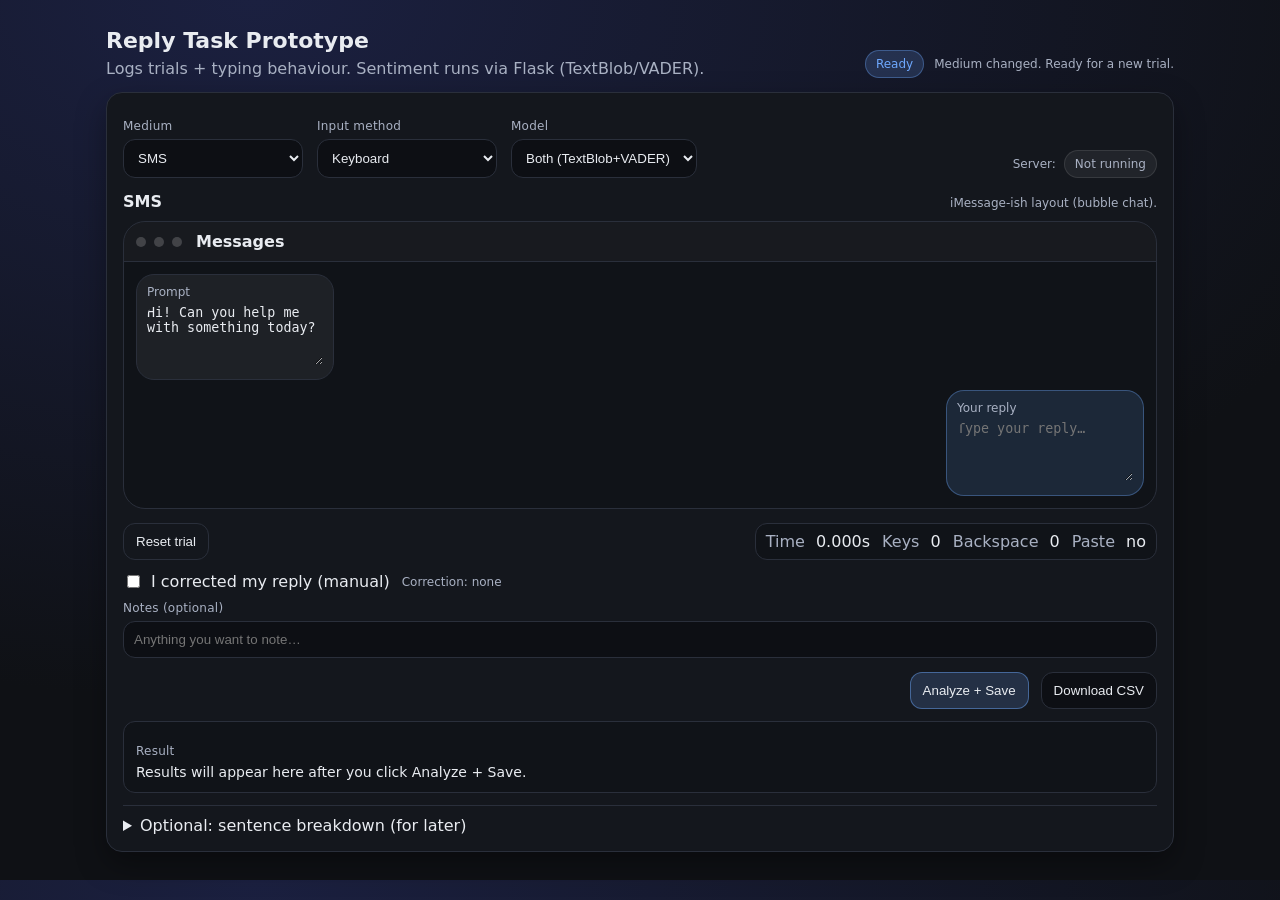
==== index.html @ 2b60ccc2 "Add files via upload" ====
<!doctype html>
<html lang="en">
<head>
  <meta charset="utf-8" />
  <meta name="viewport" content="width=device-width,initial-scale=1" />
  <title>Reply Task Prototype</title>

  <!-- must be in same folder as index.html -->
  <link rel="stylesheet" href="./style.css" />
</head>

<body data-medium="SMS">
  <main class="app">
    <header class="topbar">
      <div>
        <h1>Reply Task Prototype</h1>
        <p class="sub">Logs trials + typing behaviour. Sentiment runs via Flask (TextBlob/VADER).</p>
      </div>

      <div class="topStatus">
        <span class="pill" id="readyPill">Ready</span>
        <span class="small" id="statusText">Waiting for you to start typing…</span>
      </div>
    </header>

    <section class="card">
      <!-- controls -->
      <div class="row controls">
        <label class="field">
          <span class="label">Medium</span>
          <select id="medium">
            <option>SMS</option>
            <option>Email</option>
            <option>Messenger</option>
          </select>
        </label>

        <label class="field">
          <span class="label">Input method</span>
          <select id="inputMethod">
            <option>Keyboard</option>
            <option>Swipe</option>
            <option>Speech-to-text</option>
          </select>
        </label>

        <label class="field">
          <span class="label">Model</span>
          <select id="model">
            <option>Both (TextBlob+VADER)</option>
            <option>TextBlob</option>
            <option>VADER</option>
            <option>SVM (TODO)</option>
          </select>
        </label>

        <div class="serverBox">
          <span class="small">Server:</span>
          <span class="pill subtle" id="serverPill">Checking…</span>
        </div>
      </div>

      <!-- ========================= -->
      <!-- SMS layout -->
      <!-- ========================= -->
      <section id="layoutSMS" class="layout">
        <div class="layoutHead">
          <div class="layoutTitle">SMS</div>
          <div class="layoutHint small">iMessage-ish layout (bubble chat).</div>
        </div>

        <div class="phone">
          <div class="phoneTop">
            <div class="dot"></div><div class="dot"></div><div class="dot"></div>
            <div class="phoneTitle">Messages</div>
          </div>

          <div class="chatWindow">
            <div class="bubble incoming">
              <div class="bubbleLabel small">Prompt</div>
              <textarea id="promptSMS" rows="3">Hi! Can you help me with something today?</textarea>
            </div>

            <div class="bubble outgoing">
              <div class="bubbleLabel small">Your reply</div>
              <textarea id="replySMS" rows="3" spellcheck="true" placeholder="Type your reply…"></textarea>
            </div>
          </div>
        </div>
      </section>

      <!-- ========================= -->
      <!-- Email layout -->
      <!-- ========================= -->
      <section id="layoutEmail" class="layout hidden">
        <div class="layoutHead">
          <div class="layoutTitle">Email</div>
          <div class="layoutHint small">Gmail-ish layout (headers + message body).</div>
        </div>

        <div class="emailGrid">
          <div class="emailCard">
            <div class="emailCardTitle">Incoming email (prompt)</div>

            <div class="emailMeta">
              <label class="metaField">
                <span class="metaLabel">From</span>
                <input id="emailFrom" type="text" value="someone@example.com" />
              </label>

              <label class="metaField">
                <span class="metaLabel">Subject</span>
                <input id="emailSubject" type="text" value="Quick question" />
              </label>
            </div>

            <label class="label">Message</label>
            <textarea id="promptEmail" rows="6">Hi! Can you help me with something today?</textarea>
          </div>

          <div class="emailCard">
            <div class="emailCardTitle">Compose reply</div>

            <div class="emailMeta">
              <label class="metaField">
                <span class="metaLabel">To</span>
                <input id="emailTo" type="text" value="someone@example.com" />
              </label>

              <label class="metaField">
                <span class="metaLabel">Subject</span>
                <input id="replyEmailSubject" type="text" value="Re: Quick question" />
              </label>
            </div>

            <label class="label">Reply</label>
            <textarea id="replyEmail" rows="8" spellcheck="true" placeholder="Write your email reply…"></textarea>
          </div>
        </div>
      </section>

      <!-- ========================= -->
      <!-- Messenger layout -->
      <!-- ========================= -->
      <section id="layoutMessenger" class="layout hidden">
        <div class="layoutHead">
          <div class="layoutTitle">Messenger</div>
          <div class="layoutHint small">Messenger-ish layout (thread + composer).</div>
        </div>

        <div class="messenger">
          <aside class="threadList">
            <div class="threadHeader">Chats</div>
            <button class="thread active" type="button">
              <div class="avatar"></div>
              <div class="threadText">
                <div class="name">Friend</div>
                <div class="preview small">Hi! Can you help me…</div>
              </div>
            </button>
            <button class="thread" type="button">
              <div class="avatar"></div>
              <div class="threadText">
                <div class="name">Group</div>
                <div class="preview small">Last message…</div>
              </div>
            </button>
          </aside>

          <div class="threadMain">
            <div class="threadTop">
              <div class="avatar"></div>
              <div>
                <div class="name">Friend</div>
                <div class="small">Active now</div>
              </div>
            </div>

            <div class="threadBody">
              <div class="msg incomingMsg">
                <div class="msgLabel small">Prompt</div>
                <textarea id="promptMsg" rows="3">Hi! Can you help me with something today?</textarea>
              </div>

              <div class="msg outgoingMsg">
                <div class="msgLabel small">Your reply</div>
                <textarea id="replyMsg" rows="3" spellcheck="true" placeholder="Type your message…"></textarea>
              </div>
            </div>
          </div>
        </div>
      </section>

      <!-- shared controls -->
      <div class="row actions">
        <button id="resetBtn" class="ghost">Reset trial</button>

        <div class="metrics">
          <div><span class="k">Time</span> <span id="timeVal">0.000</span>s</div>
          <div><span class="k">Keys</span> <span id="keysVal">0</span></div>
          <div><span class="k">Backspace</span> <span id="backsVal">0</span></div>
          <div><span class="k">Paste</span> <span id="pasteVal">no</span></div>
        </div>
      </div>

      <div class="row correctionRow">
        <label class="checkbox">
          <input type="checkbox" id="manualCorrection" />
          <span>I corrected my reply (manual)</span>
        </label>
        <span class="small" id="corrStatus">Correction: none</span>
      </div>

      <label class="label" for="notes">Notes (optional)</label>
      <input id="notes" type="text" placeholder="Anything you want to note…" />

      <div class="row bottomActions">
        <button id="analyzeBtn" class="primary">Analyze + Save</button>
        <button id="downloadBtn">Download CSV</button>
      </div>

      <div class="resultBox">
        <div class="label">Result</div>
        <div id="resultText" class="result">Results will appear here after you click Analyze + Save.</div>
      </div>

      <details class="details">
        <summary>Optional: sentence breakdown (for later)</summary>
        <div id="sentenceTableWrap"></div>
      </details>
    </section>
  </main>

  <!-- must be in same folder as index.html -->
  <script src="./app.js" defer></script>
</body>
</html>
---- style.css ----
:root{
  --bg:#0f1115;
  --card:#171a21;
  --text:#e9ecf1;
  --muted:#a9b1c3;
  --line:#2a2f3b;
  --accent:#6ea8fe;
  --good:#7ee787;
  --warn:#ffcc66;
  --bad:#ff6b6b;

  --radius:16px;
}

*{ box-sizing:border-box; }

body{
  margin:0;
  font-family: ui-sans-serif, system-ui, -apple-system, Segoe UI, Roboto, Arial;
  background: radial-gradient(1200px 700px at 20% 0%, #1b2040, var(--bg));
  color:var(--text);
}

.app{
  max-width:1100px;
  margin:28px auto;
  padding:0 16px;
}

.topbar{
  display:flex;
  align-items:flex-end;
  justify-content:space-between;
  gap:14px;
  margin-bottom:14px;
}

.topbar h1{
  margin:0 0 6px 0;
  font-size:22px;
}

.sub{
  margin:0;
  color:var(--muted);
}

.topStatus{
  display:flex;
  align-items:center;
  gap:10px;
  flex-wrap:wrap;
  justify-content:flex-end;
}

.card{
  background: color-mix(in srgb, var(--card) 88%, #000 12%);
  border:1px solid var(--line);
  border-radius:var(--radius);
  padding:16px;
  box-shadow:0 12px 30px rgba(0,0,0,.35);
}

.row{
  display:flex;
  gap:12px;
  align-items:end;
  flex-wrap:wrap;
}

.controls{
  margin-bottom:14px;
  gap:14px;
}

.field{
  min-width:180px;
}

.label{
  display:block;
  margin:10px 0 6px 0;
  font-size:12px;
  letter-spacing:.02em;
  color:var(--muted);
}

.small{ color:var(--muted); font-size:12px; }

select, textarea, input[type="text"]{
  width:100%;
  border:1px solid var(--line);
  background:#0d0f14;
  color:var(--text);
  border-radius:12px;
  padding:10px;
  outline:none;
}

textarea{
  resize:vertical;
  min-height:90px;
}

button{
  border:1px solid var(--line);
  background:#0d0f14;
  color:var(--text);
  border-radius:12px;
  padding:10px 12px;
  cursor:pointer;
}

button:hover{ border-color: rgba(110,168,254,.6); }

button.primary{
  background: rgba(110,168,254,.18);
  border-color: rgba(110,168,254,.45);
}

button.ghost{ background:transparent; }

.pill{
  display:inline-flex;
  align-items:center;
  padding:6px 10px;
  border-radius:999px;
  background: rgba(110,168,254,.18);
  border:1px solid rgba(110,168,254,.35);
  color:var(--accent);
  font-size:12px;
  white-space:nowrap;
}

.pill.subtle{
  background: rgba(255,255,255,.06);
  border: 1px solid rgba(255,255,255,.10);
  color: var(--muted);
}

.serverBox{
  margin-left:auto;
  display:flex;
  align-items:center;
  gap:8px;
}

.actions{ margin-top:14px; }

.metrics{
  margin-left:auto;
  display:flex;
  gap:12px;
  flex-wrap:wrap;
  padding:8px 10px;
  border:1px solid var(--line);
  border-radius:12px;
  background: rgba(0,0,0,.18);
}

.metrics .k{ color:var(--muted); margin-right:6px; }

.correctionRow{
  margin-top:12px;
  align-items:center;
}

.checkbox{
  display:inline-flex;
  align-items:center;
  gap:8px;
}

.bottomActions{
  margin-top:14px;
  justify-content:flex-end;
}

.resultBox{
  margin-top:12px;
  padding:12px;
  border-radius:12px;
  border:1px solid var(--line);
  background: rgba(0,0,0,.18);
}

.result{
  margin-top:6px;
  font-size:14px;
}

.details{
  margin-top:12px;
  border-top:1px solid var(--line);
  padding-top:10px;
}

.hidden{ display:none !important; }

/* ---------- Layout common ---------- */
.layoutHead{
  display:flex;
  justify-content:space-between;
  align-items:baseline;
  gap:12px;
  margin-bottom:10px;
}

.layoutTitle{
  font-weight:700;
}

/* ---------- SMS (iMessage-ish) ---------- */
.phone{
  border:1px solid var(--line);
  border-radius:22px;
  background: rgba(0,0,0,.18);
  overflow:hidden;
}

.phoneTop{
  display:flex;
  align-items:center;
  gap:8px;
  padding:10px 12px;
  border-bottom:1px solid var(--line);
  background: rgba(255,255,255,.03);
}

.dot{
  width:10px;
  height:10px;
  border-radius:50%;
  background: rgba(255,255,255,.18);
}

.phoneTitle{
  margin-left:6px;
  font-weight:700;
}

.chatWindow{
  padding:12px;
  display:flex;
  flex-direction:column;
  gap:10px;
}

.bubble{
  max-width:88%;
  border-radius:18px;
  border:1px solid var(--line);
  padding:10px;
}

.bubble textarea{
  border:none;
  background:transparent;
  padding:0;
  min-height:60px;
}

.bubble.incoming{
  align-self:flex-start;
  background: rgba(255,255,255,.06);
}

.bubble.outgoing{
  align-self:flex-end;
  background: rgba(110,168,254,.14);
  border-color: rgba(110,168,254,.35);
}

.bubbleLabel{
  margin-bottom:6px;
}

/* ---------- Email (Gmail-ish) ---------- */
.emailGrid{
  display:grid;
  grid-template-columns: 1fr 1fr;
  gap:12px;
}

@media (max-width: 900px){
  .emailGrid{ grid-template-columns:1fr; }
}

.emailCard{
  border:1px solid var(--line);
  border-radius:16px;
  background: rgba(0,0,0,.18);
  padding:12px;
}

.emailCardTitle{
  font-weight:700;
  margin-bottom:10px;
}

.emailMeta{
  display:grid;
  grid-template-columns: 1fr 1fr;
  gap:10px;
  margin-bottom:10px;
}

@media (max-width: 700px){
  .emailMeta{ grid-template-columns:1fr; }
}

.metaField .metaLabel{
  display:block;
  font-size:12px;
  color:var(--muted);
  margin-bottom:6px;
}

/* ---------- Messenger-ish ---------- */
.messenger{
  display:grid;
  grid-template-columns: 260px 1fr;
  gap:12px;
  min-height:360px;
}

@media (max-width: 900px){
  .messenger{ grid-template-columns:1fr; }
}

.threadList{
  border:1px solid var(--line);
  border-radius:16px;
  background: rgba(0,0,0,.18);
  overflow:hidden;
}

.threadHeader{
  padding:10px 12px;
  border-bottom:1px solid var(--line);
  font-weight:700;
  background: rgba(255,255,255,.03);
}

.thread{
  width:100%;
  text-align:left;
  border:none;
  border-bottom:1px solid rgba(255,255,255,.06);
  background: transparent;
  padding:10px 12px;
  display:flex;
  gap:10px;
  cursor:pointer;
}

.thread:hover{ background: rgba(255,255,255,.04); }

.thread.active{
  background: rgba(110,168,254,.12);
}

.avatar{
  width:34px;
  height:34px;
  border-radius:50%;
  background: rgba(255,255,255,.12);
  flex: 0 0 auto;
}

.threadText .name{
  font-weight:700;
}

.threadMain{
  border:1px solid var(--line);
  border-radius:16px;
  background: rgba(0,0,0,.18);
  overflow:hidden;
  display:flex;
  flex-direction:column;
}

.threadTop{
  display:flex;
  align-items:center;
  gap:10px;
  padding:10px 12px;
  border-bottom:1px solid var(--line);
  background: rgba(255,255,255,.03);
}

.threadBody{
  padding:12px;
  display:flex;
  flex-direction:column;
  gap:10px;
}

.msg{
  border:1px solid var(--line);
  border-radius:16px;
  padding:10px;
  max-width:92%;
}

.msg textarea{
  border:none;
  background:transparent;
  padding:0;
  min-height:60px;
}

.incomingMsg{
  align-self:flex-start;
  background: rgba(255,255,255,.06);
}

.outgoingMsg{
  align-self:flex-end;
  background: rgba(110,168,254,.14);
  border-color: rgba(110,168,254,.35);
}
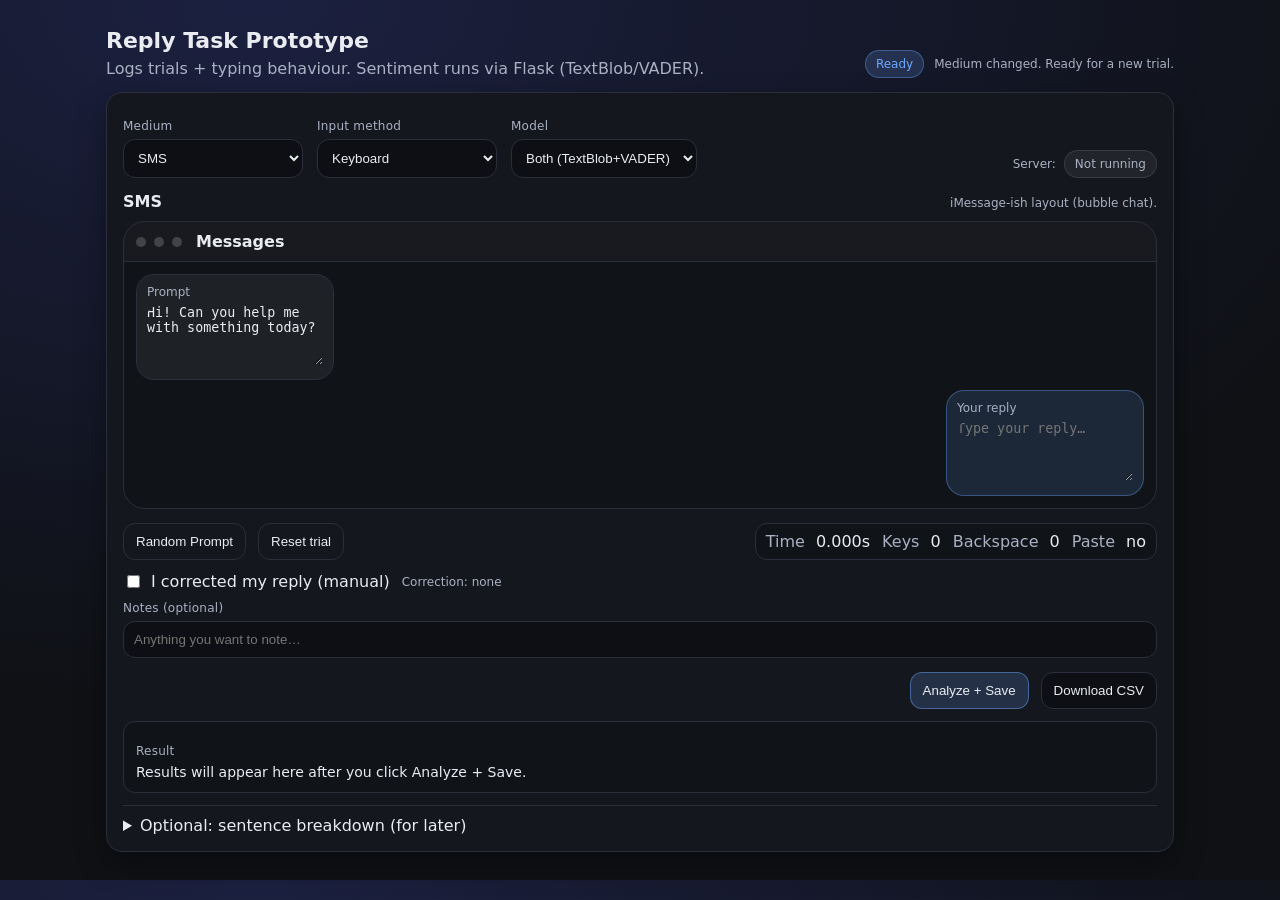
==== commit f790537b: "made changes ghat allows playing mp3 files as an medium" ====
--- a/index.html
+++ b/index.html
@@ -32,6 +32,7 @@
             <option>SMS</option>
             <option>Email</option>
             <option>Messenger</option>
+            <option>MP3</option>
           </select>
         </label>
 
@@ -191,8 +192,39 @@
         </div>
       </section>
 
+      <!-- ========================= -->
+      <!-- MP3 layout -->
+      <!-- ========================= -->
+      <section id="layoutMP3" class="layout hidden">
+        <div class="layoutHead">
+          <div class="layoutTitle">MP3 Audio</div>
+          <div class="layoutHint small">Voice message layout (audio playback + transcription).</div>
+        </div>
+
+        <div class="mp3Container">
+          <div class="audioCard">
+            <div class="audioCardTitle">Incoming voice message</div>
+            <audio id="promptAudio" controls>
+              <p>Your browser does not support the audio element.</p>
+            </audio>
+            <div class="audioLabel small">Prompt audio</div>
+          </div>
+
+          <div class="audioCard">
+            <div class="audioCardTitle">Record your reply</div>
+            <div class="audioControls">
+              <button id="recordBtn" class="recordBtn">🎤 Start Recording</button>
+              <button id="playBtn" class="playBtn" disabled>▶️ Play Recording</button>
+            </div>
+            <div class="audioLabel small">Voice reply (placeholder - recording not implemented)</div>
+            <textarea id="replyMP3" rows="4" spellcheck="true" placeholder="Or type your reply here..."></textarea>
+          </div>
+        </div>
+      </section>
+
       <!-- shared controls -->
       <div class="row actions">
+        <button id="randomPromptBtn" class="ghost">Random Prompt</button>
         <button id="resetBtn" class="ghost">Reset trial</button>
 
         <div class="metrics">
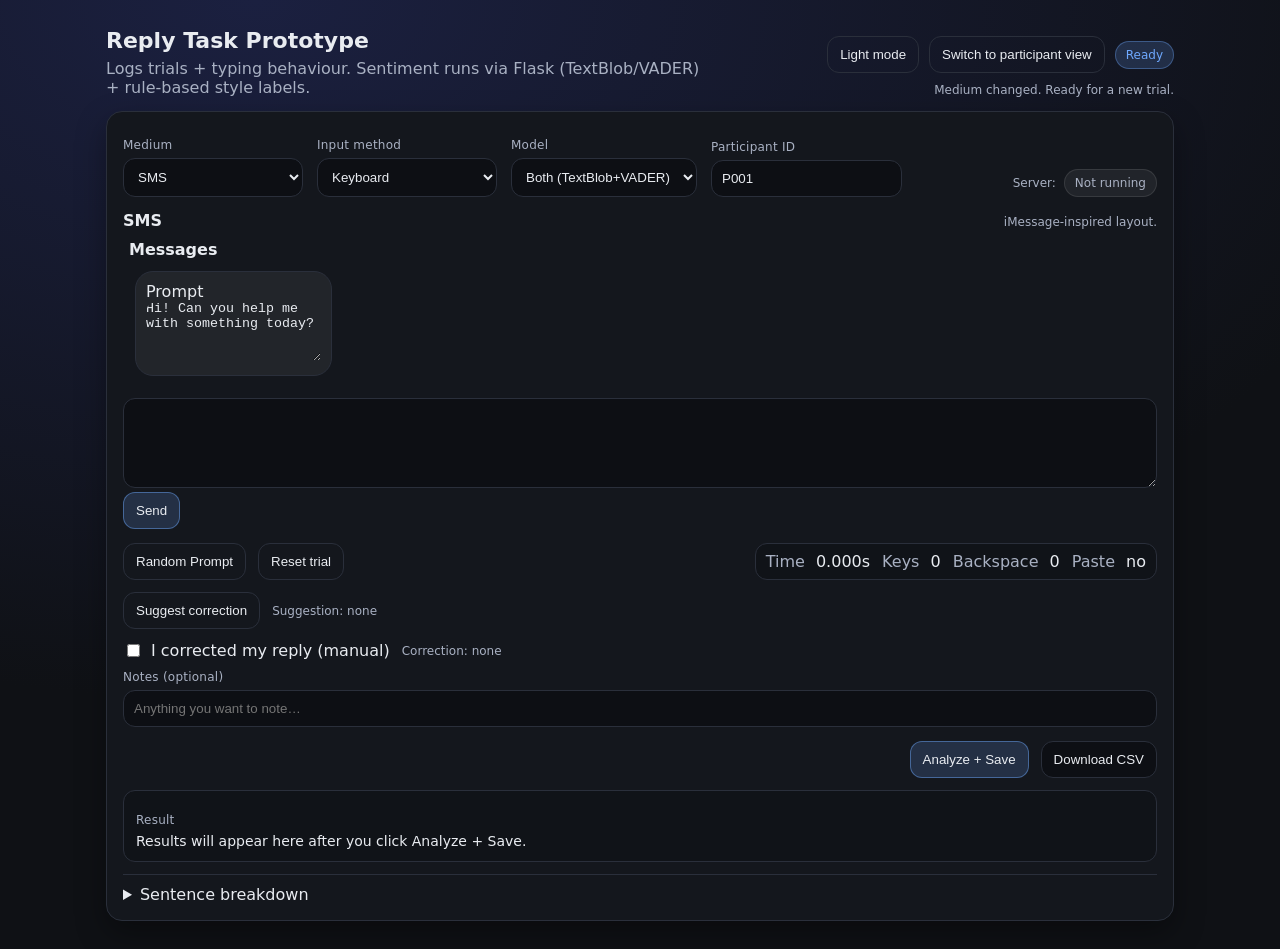
==== commit c33092d8: "updated index.html" ====
--- a/index.html
+++ b/index.html
@@ -4,28 +4,38 @@
   <meta charset="utf-8" />
   <meta name="viewport" content="width=device-width,initial-scale=1" />
   <title>Reply Task Prototype</title>
-
-  <!-- must be in same folder as index.html -->
   <link rel="stylesheet" href="./style.css" />
 </head>
 
-<body data-medium="SMS">
+<body data-medium="SMS" data-theme="dark" data-role="admin">
+
   <main class="app">
+
+    <!-- HEADER -->
+
     <header class="topbar">
       <div>
         <h1>Reply Task Prototype</h1>
-        <p class="sub">Logs trials + typing behaviour. Sentiment runs via Flask (TextBlob/VADER).</p>
+        <p class="sub">
+          Logs trials + typing behaviour.  
+          Sentiment runs via Flask (TextBlob/VADER) + rule-based style labels.
+        </p>
       </div>
 
       <div class="topStatus">
+        <button id="themeToggleBtn" class="ghost smallBtn">Light mode</button>
+        <button id="roleToggleBtn" class="ghost smallBtn">Switch to participant view</button>
         <span class="pill" id="readyPill">Ready</span>
         <span class="small" id="statusText">Waiting for you to start typing…</span>
       </div>
     </header>
 
     <section class="card">
-      <!-- controls -->
-      <div class="row controls">
+
+      <!-- ADMIN CONTROLS -->
+
+      <div class="row controls adminOnly">
+
         <label class="field">
           <span class="label">Medium</span>
           <select id="medium">
@@ -55,120 +65,168 @@
           </select>
         </label>
 
+        <label class="field">
+          <span class="label">Participant ID</span>
+          <input id="participantId" type="text" value="P001" />
+        </label>
+
         <div class="serverBox">
           <span class="small">Server:</span>
           <span class="pill subtle" id="serverPill">Checking…</span>
         </div>
-      </div>
-
-      <!-- ========================= -->
-      <!-- SMS layout -->
-      <!-- ========================= -->
+
+      </div>
+
+      <!-- SMS -->
+
       <section id="layoutSMS" class="layout">
+
         <div class="layoutHead">
           <div class="layoutTitle">SMS</div>
-          <div class="layoutHint small">iMessage-ish layout (bubble chat).</div>
-        </div>
-
-        <div class="phone">
-          <div class="phoneTop">
-            <div class="dot"></div><div class="dot"></div><div class="dot"></div>
+          <div class="layoutHint small">iMessage-inspired layout.</div>
+        </div>
+
+        <div class="phoneFrame">
+
+          <div class="phoneBar">
+            <div class="phoneDots">
+              <span></span><span></span><span></span>
+            </div>
             <div class="phoneTitle">Messages</div>
           </div>
 
-          <div class="chatWindow">
+          <div class="chatWindow smsWindow" id="smsThread">
+
+            <!-- PROMPT -->
+
             <div class="bubble incoming">
-              <div class="bubbleLabel small">Prompt</div>
-              <textarea id="promptSMS" rows="3">Hi! Can you help me with something today?</textarea>
-            </div>
-
-            <div class="bubble outgoing">
-              <div class="bubbleLabel small">Your reply</div>
-              <textarea id="replySMS" rows="3" spellcheck="true" placeholder="Type your reply…"></textarea>
-            </div>
-          </div>
+              <div class="bubbleMeta">Prompt</div>
+              <textarea id="promptSMS" rows="3">
+Hi! Can you help me with something today?
+              </textarea>
+            </div>
+
+            <!-- SENT BUBBLES WILL APPEAR HERE -->
+
+            <div id="smsAutoReplyWrap"></div>
+
+          </div>
+
+          <!-- COMPOSER -->
+
+          <div class="composer composerSMS">
+
+            <textarea
+              id="replySMS"
+              rows="2"
+              spellcheck="true"
+              placeholder="Type your reply…">
+            </textarea>
+
+            <button id="sendSMSBtn" class="primary">
+              Send
+            </button>
+
+          </div>
+
+          <div class="suggestionInline" id="suggestionSMS"></div>
+
         </div>
       </section>
 
-      <!-- ========================= -->
-      <!-- Email layout -->
-      <!-- ========================= -->
+      <!-- EMAIL -->
+
       <section id="layoutEmail" class="layout hidden">
+
         <div class="layoutHead">
           <div class="layoutTitle">Email</div>
-          <div class="layoutHint small">Gmail-ish layout (headers + message body).</div>
-        </div>
-
-        <div class="emailGrid">
-          <div class="emailCard">
-            <div class="emailCardTitle">Incoming email (prompt)</div>
-
-            <div class="emailMeta">
-              <label class="metaField">
-                <span class="metaLabel">From</span>
-                <input id="emailFrom" type="text" value="someone@example.com" />
-              </label>
-
-              <label class="metaField">
-                <span class="metaLabel">Subject</span>
-                <input id="emailSubject" type="text" value="Quick question" />
-              </label>
-            </div>
-
-            <label class="label">Message</label>
-            <textarea id="promptEmail" rows="6">Hi! Can you help me with something today?</textarea>
-          </div>
-
-          <div class="emailCard">
-            <div class="emailCardTitle">Compose reply</div>
-
-            <div class="emailMeta">
-              <label class="metaField">
-                <span class="metaLabel">To</span>
-                <input id="emailTo" type="text" value="someone@example.com" />
-              </label>
-
-              <label class="metaField">
-                <span class="metaLabel">Subject</span>
-                <input id="replyEmailSubject" type="text" value="Re: Quick question" />
-              </label>
-            </div>
-
-            <label class="label">Reply</label>
-            <textarea id="replyEmail" rows="8" spellcheck="true" placeholder="Write your email reply…"></textarea>
+          <div class="layoutHint small">Gmail-inspired layout.</div>
+        </div>
+
+        <div class="emailShell">
+
+          <div class="emailGrid">
+
+            <!-- INCOMING EMAIL -->
+
+            <div class="emailCard">
+
+              <div class="emailCardTitle">Incoming email</div>
+
+              <div class="emailMeta">
+                <label class="metaField">
+                  <span class="metaLabel">From</span>
+                  <input id="emailFrom" type="text" value="someone@example.com" />
+                </label>
+
+                <label class="metaField">
+                  <span class="metaLabel">Subject</span>
+                  <input id="emailSubject" type="text" value="Quick question" />
+                </label>
+              </div>
+
+              <label class="label">Message body</label>
+
+              <textarea id="promptEmail" rows="7">
+Hi! Can you help me with something today?
+              </textarea>
+
+            </div>
+
+            <!-- EMAIL REPLY -->
+
+            <div class="emailCard">
+
+              <div class="emailCardTitle">Compose reply</div>
+
+              <div class="emailMeta">
+                <label class="metaField">
+                  <span class="metaLabel">To</span>
+                  <input id="emailTo" type="text" value="someone@example.com" />
+                </label>
+
+                <label class="metaField">
+                  <span class="metaLabel">Subject</span>
+                  <input id="replyEmailSubject" type="text" value="Re: Quick question" />
+                </label>
+              </div>
+
+              <label class="label">Reply body</label>
+
+              <textarea
+                id="replyEmail"
+                rows="8"
+                spellcheck="true"
+                placeholder="Write your email reply…">
+              </textarea>
+
+              <button id="sendEmailBtn" class="primary">
+                Send
+              </button>
+
+              <div id="emailAutoReplyWrap"></div>
+
+              <div class="suggestionInline" id="suggestionEmail"></div>
+
+            </div>
+
           </div>
         </div>
       </section>
 
-      <!-- ========================= -->
-      <!-- Messenger layout -->
-      <!-- ========================= -->
+      <!-- MESSENGER -->
+
       <section id="layoutMessenger" class="layout hidden">
+
         <div class="layoutHead">
           <div class="layoutTitle">Messenger</div>
-          <div class="layoutHint small">Messenger-ish layout (thread + composer).</div>
+          <div class="layoutHint small">Messenger-inspired layout.</div>
         </div>
 
         <div class="messenger">
-          <aside class="threadList">
-            <div class="threadHeader">Chats</div>
-            <button class="thread active" type="button">
-              <div class="avatar"></div>
-              <div class="threadText">
-                <div class="name">Friend</div>
-                <div class="preview small">Hi! Can you help me…</div>
-              </div>
-            </button>
-            <button class="thread" type="button">
-              <div class="avatar"></div>
-              <div class="threadText">
-                <div class="name">Group</div>
-                <div class="preview small">Last message…</div>
-              </div>
-            </button>
-          </aside>
 
           <div class="threadMain">
+
             <div class="threadTop">
               <div class="avatar"></div>
               <div>
@@ -177,55 +235,104 @@
               </div>
             </div>
 
-            <div class="threadBody">
+            <div class="threadBody" id="messengerThread">
+
               <div class="msg incomingMsg">
-                <div class="msgLabel small">Prompt</div>
-                <textarea id="promptMsg" rows="3">Hi! Can you help me with something today?</textarea>
+                <div class="msgMeta">Prompt</div>
+                <textarea id="promptMsg" rows="3">
+Hi! Can you help me with something today?
+                </textarea>
               </div>
 
-              <div class="msg outgoingMsg">
-                <div class="msgLabel small">Your reply</div>
-                <textarea id="replyMsg" rows="3" spellcheck="true" placeholder="Type your message…"></textarea>
-              </div>
-            </div>
+              <div id="msgAutoReplyWrap"></div>
+
+            </div>
+
+            <!-- MESSAGE COMPOSER -->
+
+            <div class="composer composerMsg">
+
+              <textarea
+                id="replyMsg"
+                rows="2"
+                spellcheck="true"
+                placeholder="Type your message…">
+              </textarea>
+
+              <button id="sendMsgBtn" class="primary">
+                Send
+              </button>
+
+            </div>
+
+            <div class="suggestionInline" id="suggestionMsg"></div>
+
           </div>
         </div>
       </section>
 
-      <!-- ========================= -->
-      <!-- MP3 layout -->
-      <!-- ========================= -->
+      <!-- MP3 -->
+
       <section id="layoutMP3" class="layout hidden">
+
         <div class="layoutHead">
           <div class="layoutTitle">MP3 Audio</div>
-          <div class="layoutHint small">Voice message layout (audio playback + transcription).</div>
+          <div class="layoutHint small">Voice message layout.</div>
         </div>
 
         <div class="mp3Container">
+
           <div class="audioCard">
             <div class="audioCardTitle">Incoming voice message</div>
-            <audio id="promptAudio" controls>
-              <p>Your browser does not support the audio element.</p>
-            </audio>
+            <audio id="promptAudio" controls></audio>
             <div class="audioLabel small">Prompt audio</div>
           </div>
 
           <div class="audioCard">
+
             <div class="audioCardTitle">Record your reply</div>
+
             <div class="audioControls">
-              <button id="recordBtn" class="recordBtn">🎤 Start Recording</button>
-              <button id="playBtn" class="playBtn" disabled>▶️ Play Recording</button>
-            </div>
-            <div class="audioLabel small">Voice reply (placeholder - recording not implemented)</div>
-            <textarea id="replyMP3" rows="4" spellcheck="true" placeholder="Or type your reply here..."></textarea>
+              <button id="recordBtn" class="ghost">🎤 Start Recording</button>
+              <button id="playBtn" class="ghost" disabled>▶ Play Recording</button>
+            </div>
+
+            <div class="audioLabel small" id="recordStatus">
+              Voice reply is currently simulated.
+            </div>
+
+            <label class="label">Typed fallback reply</label>
+
+            <textarea
+              id="replyMP3"
+              rows="5"
+              spellcheck="true"
+              placeholder="Or type your reply here…">
+            </textarea>
+
+            <button id="sendMP3Btn" class="primary">
+              Send
+            </button>
+
+            <div id="mp3AutoReplyWrap"></div>
+
+            <div class="suggestionInline" id="suggestionMP3"></div>
+
           </div>
         </div>
       </section>
 
-      <!-- shared controls -->
+      <!-- ACTION BAR -->
+
       <div class="row actions">
-        <button id="randomPromptBtn" class="ghost">Random Prompt</button>
-        <button id="resetBtn" class="ghost">Reset trial</button>
+
+        <button id="randomPromptBtn" class="ghost adminOnly">
+          Random Prompt
+        </button>
+
+        <button id="resetBtn" class="ghost">
+          Reset trial
+        </button>
 
         <div class="metrics">
           <div><span class="k">Time</span> <span id="timeVal">0.000</span>s</div>
@@ -233,6 +340,18 @@
           <div><span class="k">Backspace</span> <span id="backsVal">0</span></div>
           <div><span class="k">Paste</span> <span id="pasteVal">no</span></div>
         </div>
+
+      </div>
+
+      <!-- CORRECTIONS -->
+
+      <div class="row correctionRow adminOnly">
+        <button id="suggestBtn" class="ghost">
+          Suggest correction
+        </button>
+        <span class="small" id="suggestionStatus">
+          Suggestion: none
+        </span>
       </div>
 
       <div class="row correctionRow">
@@ -243,27 +362,57 @@
         <span class="small" id="corrStatus">Correction: none</span>
       </div>
 
-      <label class="label" for="notes">Notes (optional)</label>
-      <input id="notes" type="text" placeholder="Anything you want to note…" />
+      <!-- NOTES -->
+
+      <label class="label adminOnly" for="notes">
+        Notes (optional)
+      </label>
+
+      <input
+        id="notes"
+        class="adminOnly"
+        type="text"
+        placeholder="Anything you want to note…" />
+
+      <!-- ANALYSIS -->
 
       <div class="row bottomActions">
-        <button id="analyzeBtn" class="primary">Analyze + Save</button>
-        <button id="downloadBtn">Download CSV</button>
+
+        <button id="analyzeBtn" class="primary">
+          Analyze + Save
+        </button>
+
+        <button id="downloadBtn">
+          Download CSV
+        </button>
+
       </div>
 
       <div class="resultBox">
+
         <div class="label">Result</div>
-        <div id="resultText" class="result">Results will appear here after you click Analyze + Save.</div>
-      </div>
-
-      <details class="details">
-        <summary>Optional: sentence breakdown (for later)</summary>
+
+        <div id="resultText" class="result">
+          Results will appear here after you click Analyze + Save.
+        </div>
+
+      </div>
+
+      <!-- SENTENCE BREAKDOWN -->
+
+      <details class="details adminOnly">
+
+        <summary>Sentence breakdown</summary>
+
         <div id="sentenceTableWrap"></div>
+
       </details>
+
     </section>
+
   </main>
 
-  <!-- must be in same folder as index.html -->
   <script src="./app.js" defer></script>
+
 </body>
-</html>+</html>
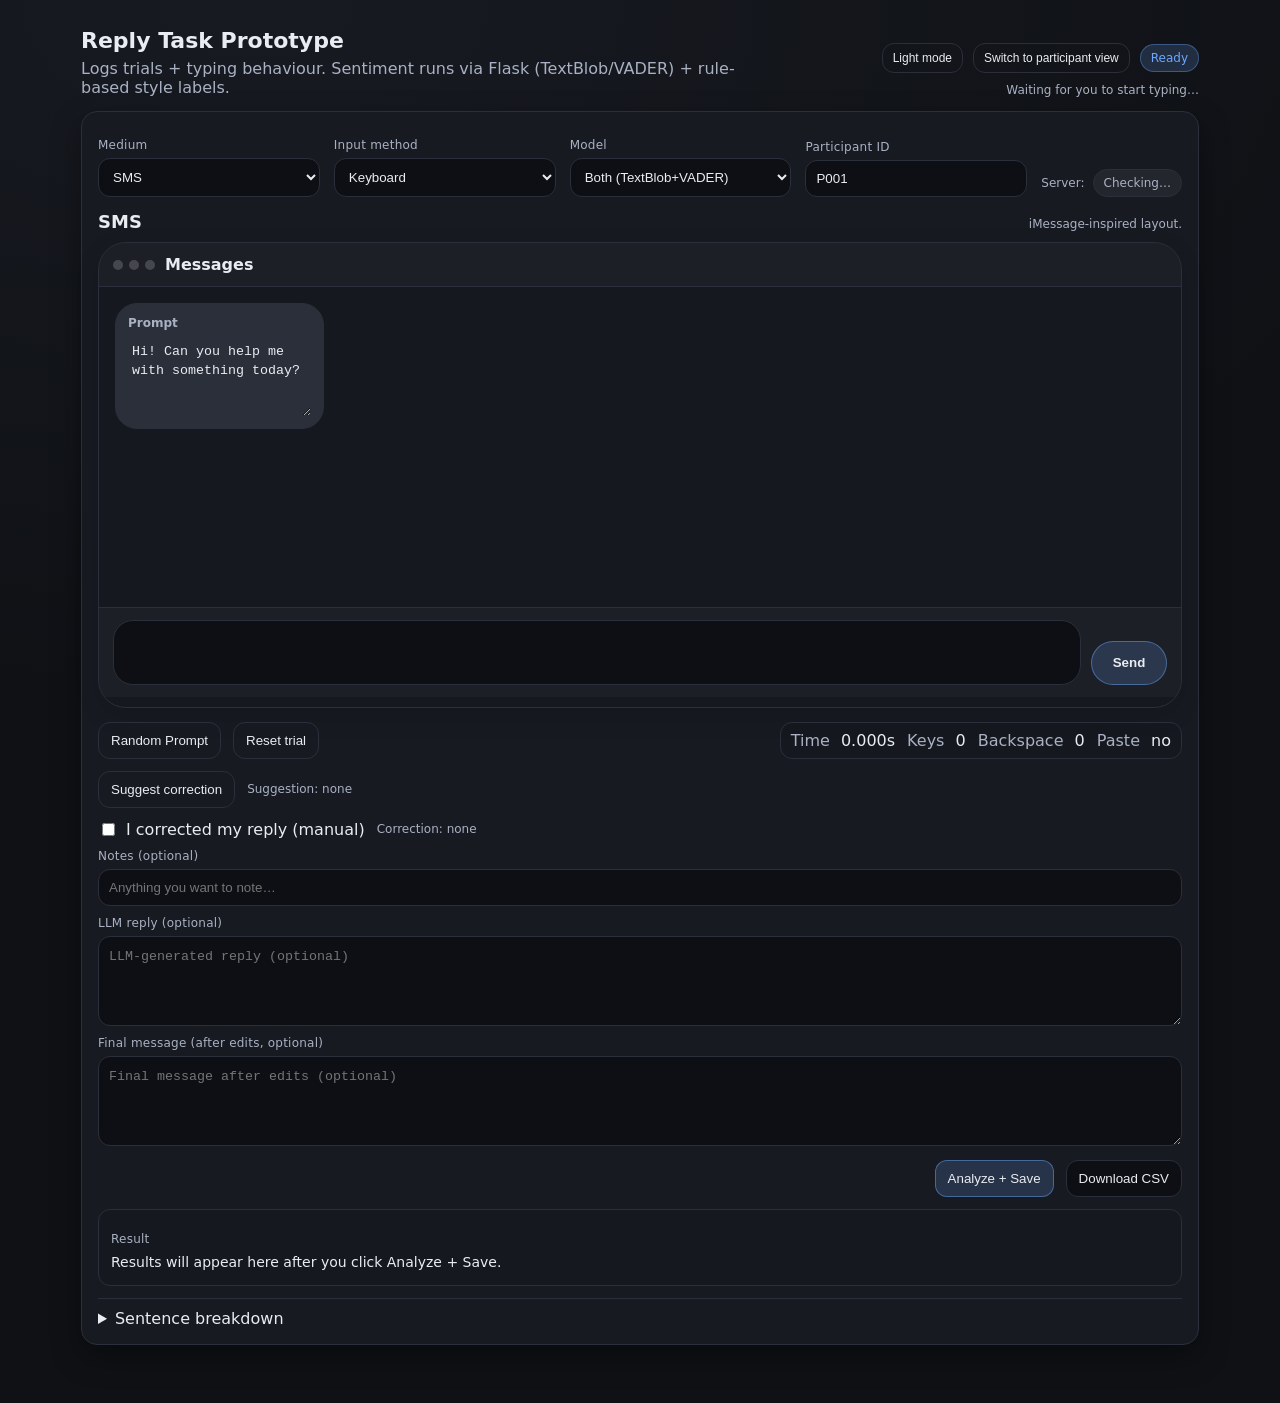
==== commit bdbdb452: "Resolve .gitignore merge conflict" ====
--- a/index.html
+++ b/index.html
@@ -376,6 +376,12 @@
 
       <!-- ANALYSIS -->
 
+      <label class="label" for="llmReply">LLM reply (optional)</label>
+      <textarea id="llmReply" rows="3" spellcheck="true" placeholder="LLM-generated reply (optional)"></textarea>
+
+      <label class="label" for="finalMessage">Final message (after edits, optional)</label>
+      <textarea id="finalMessage" rows="3" spellcheck="true" placeholder="Final message after edits (optional)"></textarea>
+
       <div class="row bottomActions">
 
         <button id="analyzeBtn" class="primary">
--- a/style.css
+++ b/style.css
@@ -1,30 +1,50 @@
 :root{
   --bg:#0f1115;
+  --bg2:#171a21;
   --card:#171a21;
   --text:#e9ecf1;
   --muted:#a9b1c3;
   --line:#2a2f3b;
   --accent:#6ea8fe;
+  --accent-soft:rgba(110,168,254,.18);
   --good:#7ee787;
   --warn:#ffcc66;
   --bad:#ff6b6b;
-
+  --incoming:#2b2f39;
+  --outgoing:#2f4d7a;
+  --surface:#0d0f14;
+  --shadow:0 12px 30px rgba(0,0,0,.35);
   --radius:16px;
+}
+
+body[data-theme="light"]{
+  --bg:#eef2f8;
+  --bg2:#f7f9fc;
+  --card:#ffffff;
+  --text:#1a2230;
+  --muted:#637086;
+  --line:#d7deea;
+  --accent:#3d73d8;
+  --accent-soft:rgba(61,115,216,.12);
+  --incoming:#edf1f7;
+  --outgoing:#dbe8ff;
+  --surface:#ffffff;
+  --shadow:0 12px 24px rgba(31,41,55,.08);
 }
 
 *{ box-sizing:border-box; }
 
 body{
   margin:0;
-  font-family: ui-sans-serif, system-ui, -apple-system, Segoe UI, Roboto, Arial;
-  background: radial-gradient(1200px 700px at 20% 0%, #1b2040, var(--bg));
+  font-family:ui-sans-serif, system-ui, -apple-system, Segoe UI, Roboto, Arial;
+  background:radial-gradient(1200px 700px at 20% 0%, var(--bg2), var(--bg));
   color:var(--text);
 }
 
 .app{
-  max-width:1100px;
+  max-width:1150px;
   margin:28px auto;
-  padding:0 16px;
+  padding:0 16px 30px;
 }
 
 .topbar{
@@ -54,11 +74,11 @@
 }
 
 .card{
-  background: color-mix(in srgb, var(--card) 88%, #000 12%);
+  background:var(--card);
   border:1px solid var(--line);
   border-radius:var(--radius);
   padding:16px;
-  box-shadow:0 12px 30px rgba(0,0,0,.35);
+  box-shadow:var(--shadow);
 }
 
 .row{
@@ -75,9 +95,11 @@
 
 .field{
   min-width:180px;
-}
-
-.label{
+  flex:1 1 180px;
+}
+
+.label,
+.metaLabel{
   display:block;
   margin:10px 0 6px 0;
   font-size:12px;
@@ -85,12 +107,17 @@
   color:var(--muted);
 }
 
-.small{ color:var(--muted); font-size:12px; }
-
-select, textarea, input[type="text"]{
+.small{
+  color:var(--muted);
+  font-size:12px;
+}
+
+select,
+textarea,
+input[type="text"]{
   width:100%;
   border:1px solid var(--line);
-  background:#0d0f14;
+  background:var(--surface);
   color:var(--text);
   border-radius:12px;
   padding:10px;
@@ -100,32 +127,44 @@
 textarea{
   resize:vertical;
   min-height:90px;
+  text-align:left;
+  line-height:1.45;
+  vertical-align:top;
 }
 
 button{
   border:1px solid var(--line);
-  background:#0d0f14;
+  background:var(--surface);
   color:var(--text);
   border-radius:12px;
   padding:10px 12px;
   cursor:pointer;
 }
 
-button:hover{ border-color: rgba(110,168,254,.6); }
+button:hover{
+  border-color:rgba(110,168,254,.6);
+}
 
 button.primary{
-  background: rgba(110,168,254,.18);
-  border-color: rgba(110,168,254,.45);
-}
-
-button.ghost{ background:transparent; }
+  background:var(--accent-soft);
+  border-color:rgba(110,168,254,.45);
+}
+
+button.ghost{
+  background:transparent;
+}
+
+.smallBtn{
+  padding:7px 10px;
+  font-size:12px;
+}
 
 .pill{
   display:inline-flex;
   align-items:center;
   padding:6px 10px;
   border-radius:999px;
-  background: rgba(110,168,254,.18);
+  background:var(--accent-soft);
   border:1px solid rgba(110,168,254,.35);
   color:var(--accent);
   font-size:12px;
@@ -133,9 +172,9 @@
 }
 
 .pill.subtle{
-  background: rgba(255,255,255,.06);
-  border: 1px solid rgba(255,255,255,.10);
-  color: var(--muted);
+  background:rgba(255,255,255,.05);
+  border:1px solid var(--line);
+  color:var(--muted);
 }
 
 .serverBox{
@@ -145,7 +184,9 @@
   gap:8px;
 }
 
-.actions{ margin-top:14px; }
+.actions{
+  margin-top:14px;
+}
 
 .metrics{
   margin-left:auto;
@@ -155,10 +196,13 @@
   padding:8px 10px;
   border:1px solid var(--line);
   border-radius:12px;
-  background: rgba(0,0,0,.18);
-}
-
-.metrics .k{ color:var(--muted); margin-right:6px; }
+  background:rgba(0,0,0,.08);
+}
+
+.metrics .k{
+  color:var(--muted);
+  margin-right:6px;
+}
 
 .correctionRow{
   margin-top:12px;
@@ -181,12 +225,13 @@
   padding:12px;
   border-radius:12px;
   border:1px solid var(--line);
-  background: rgba(0,0,0,.18);
+  background:rgba(0,0,0,.06);
 }
 
 .result{
   margin-top:6px;
   font-size:14px;
+  line-height:1.5;
 }
 
 .details{
@@ -195,9 +240,10 @@
   padding-top:10px;
 }
 
-.hidden{ display:none !important; }
-
-/* ---------- Layout common ---------- */
+.hidden{
+  display:none !important;
+}
+
 .layoutHead{
   display:flex;
   justify-content:space-between;
@@ -208,88 +254,185 @@
 
 .layoutTitle{
   font-weight:700;
-}
-
-/* ---------- SMS (iMessage-ish) ---------- */
-.phone{
-  border:1px solid var(--line);
+  font-size:18px;
+}
+
+/* ---------- Shared app-like shells ---------- */
+
+.phoneFrame,
+.emailShell,
+.threadMain,
+.audioCard{
+  box-shadow:0 8px 24px rgba(0,0,0,.12);
+}
+
+.sentBubble,
+.autoReplyBubble{
+  max-width:92%;
+}
+
+/* ---------- SMS ---------- */
+
+.phoneFrame{
+  border:1px solid var(--line);
+  border-radius:28px;
+  background:rgba(0,0,0,.08);
+  overflow:hidden;
+}
+
+.phoneBar{
+  display:flex;
+  align-items:center;
+  gap:10px;
+  padding:12px 14px;
+  border-bottom:1px solid var(--line);
+  background:rgba(255,255,255,.03);
+}
+
+.phoneDots{
+  display:flex;
+  gap:6px;
+}
+
+.phoneDots span{
+  width:10px;
+  height:10px;
+  border-radius:50%;
+  background:rgba(255,255,255,.18);
+}
+
+.phoneTitle{
+  font-weight:700;
+}
+
+.chatWindow{
+  padding:16px;
+  display:flex;
+  flex-direction:column;
+  gap:12px;
+  min-height:320px;
+}
+
+.bubble{
+  max-width:92%;
   border-radius:22px;
-  background: rgba(0,0,0,.18);
+  border:1px solid var(--line);
+  padding:12px;
+}
+
+.bubble textarea{
+  border:none;
+  background:transparent;
+  padding:6px 4px;
+  min-height:80px;
+  text-align:left;
+  line-height:1.45;
+  display:block;
+}
+
+.incoming{
+  align-self:flex-start;
+  background:var(--incoming);
+}
+
+.outgoing{
+  align-self:flex-end;
+  background:var(--outgoing);
+  border-color:rgba(110,168,254,.35);
+}
+
+.bubbleMeta,
+.msgMeta{
+  margin-bottom:6px;
+  font-size:12px;
+  color:var(--muted);
+  font-weight:600;
+}
+
+.composer{
+  display:flex;
+  align-items:flex-end;
+  gap:10px;
+  padding:12px 14px;
+  border-top:1px solid var(--line);
+  background:rgba(255,255,255,.03);
+}
+
+.composer textarea{
+  flex:1;
+  min-height:48px;
+  max-height:140px;
+  resize:none;
+  border-radius:20px;
+  padding:12px 14px;
+  text-align:left;
+  line-height:1.45;
+}
+
+.composer button{
+  flex:0 0 auto;
+  border-radius:999px;
+  min-width:76px;
+  height:44px;
+  padding:0 16px;
+  font-weight:600;
+}
+
+.composerSMS textarea,
+.composerMsg textarea{
+  overflow-y:auto;
+}
+
+.smsWindow .sentBubble,
+.smsWindow .autoReplyBubble{
+  border-radius:22px;
+  padding:12px 14px;
+  line-height:1.45;
+}
+
+/* ---------- Email ---------- */
+
+.emailShell{
+  border:1px solid var(--line);
+  border-radius:18px;
   overflow:hidden;
-}
-
-.phoneTop{
+  background:rgba(0,0,0,.06);
+}
+
+.emailToolbar{
   display:flex;
   align-items:center;
   gap:8px;
   padding:10px 12px;
   border-bottom:1px solid var(--line);
-  background: rgba(255,255,255,.03);
-}
-
-.dot{
+}
+
+.emailDot{
   width:10px;
   height:10px;
   border-radius:50%;
-  background: rgba(255,255,255,.18);
-}
-
-.phoneTitle{
+}
+
+.emailDot.red{ background:#ff6b6b; }
+.emailDot.yellow{ background:#ffcc66; }
+.emailDot.green{ background:#7ee787; }
+
+.emailBrand{
+  font-weight:700;
   margin-left:6px;
-  font-weight:700;
-}
-
-.chatWindow{
-  padding:12px;
-  display:flex;
-  flex-direction:column;
-  gap:10px;
-}
-
-.bubble{
-  max-width:88%;
-  border-radius:18px;
-  border:1px solid var(--line);
-  padding:10px;
-}
-
-.bubble textarea{
-  border:none;
-  background:transparent;
-  padding:0;
-  min-height:60px;
-}
-
-.bubble.incoming{
-  align-self:flex-start;
-  background: rgba(255,255,255,.06);
-}
-
-.bubble.outgoing{
-  align-self:flex-end;
-  background: rgba(110,168,254,.14);
-  border-color: rgba(110,168,254,.35);
-}
-
-.bubbleLabel{
-  margin-bottom:6px;
-}
-
-/* ---------- Email (Gmail-ish) ---------- */
+}
+
 .emailGrid{
   display:grid;
-  grid-template-columns: 1fr 1fr;
+  grid-template-columns:1fr 1fr;
   gap:12px;
-}
-
-@media (max-width: 900px){
-  .emailGrid{ grid-template-columns:1fr; }
+  padding:12px;
 }
 
 .emailCard{
   border:1px solid var(--line);
   border-radius:16px;
-  background: rgba(0,0,0,.18);
+  background:rgba(0,0,0,.06);
   padding:12px;
 }
 
@@ -300,38 +443,53 @@
 
 .emailMeta{
   display:grid;
-  grid-template-columns: 1fr 1fr;
+  grid-template-columns:1fr 1fr;
   gap:10px;
   margin-bottom:10px;
 }
 
-@media (max-width: 700px){
-  .emailMeta{ grid-template-columns:1fr; }
-}
-
-.metaField .metaLabel{
-  display:block;
-  font-size:12px;
-  color:var(--muted);
-  margin-bottom:6px;
-}
-
-/* ---------- Messenger-ish ---------- */
+.emailCard textarea{
+  min-height:120px;
+  text-align:left;
+  line-height:1.45;
+}
+
+.emailCard button.primary{
+  margin-top:10px;
+}
+
+#emailAutoReplyWrap{
+  margin-top:12px;
+}
+
+#emailAutoReplyWrap .sentBubble,
+#emailAutoReplyWrap .autoReplyBubble{
+  border:1px solid var(--line);
+  border-radius:14px;
+  padding:12px;
+  background:rgba(255,255,255,.03);
+  max-width:100%;
+}
+
+.emailReplyPreview,
+.emailPreviewBody{
+  line-height:1.5;
+  text-align:left;
+}
+
+/* ---------- Messenger ---------- */
+
 .messenger{
   display:grid;
-  grid-template-columns: 260px 1fr;
+  grid-template-columns:260px 1fr;
   gap:12px;
   min-height:360px;
 }
 
-@media (max-width: 900px){
-  .messenger{ grid-template-columns:1fr; }
-}
-
 .threadList{
   border:1px solid var(--line);
   border-radius:16px;
-  background: rgba(0,0,0,.18);
+  background:rgba(0,0,0,.06);
   overflow:hidden;
 }
 
@@ -339,7 +497,6 @@
   padding:10px 12px;
   border-bottom:1px solid var(--line);
   font-weight:700;
-  background: rgba(255,255,255,.03);
 }
 
 .thread{
@@ -347,25 +504,22 @@
   text-align:left;
   border:none;
   border-bottom:1px solid rgba(255,255,255,.06);
-  background: transparent;
+  background:transparent;
   padding:10px 12px;
   display:flex;
   gap:10px;
-  cursor:pointer;
-}
-
-.thread:hover{ background: rgba(255,255,255,.04); }
+}
 
 .thread.active{
-  background: rgba(110,168,254,.12);
+  background:var(--accent-soft);
 }
 
 .avatar{
   width:34px;
   height:34px;
   border-radius:50%;
-  background: rgba(255,255,255,.12);
-  flex: 0 0 auto;
+  background:rgba(255,255,255,.15);
+  flex:0 0 auto;
 }
 
 .threadText .name{
@@ -375,7 +529,7 @@
 .threadMain{
   border:1px solid var(--line);
   border-radius:16px;
-  background: rgba(0,0,0,.18);
+  background:rgba(0,0,0,.06);
   overflow:hidden;
   display:flex;
   flex-direction:column;
@@ -387,37 +541,209 @@
   gap:10px;
   padding:10px 12px;
   border-bottom:1px solid var(--line);
-  background: rgba(255,255,255,.03);
 }
 
 .threadBody{
   padding:12px;
   display:flex;
   flex-direction:column;
-  gap:10px;
+  gap:12px;
+  min-height:320px;
 }
 
 .msg{
   border:1px solid var(--line);
-  border-radius:16px;
-  padding:10px;
+  border-radius:18px;
+  padding:12px;
   max-width:92%;
 }
 
 .msg textarea{
   border:none;
   background:transparent;
-  padding:0;
-  min-height:60px;
+  padding:6px 4px;
+  min-height:80px;
+  text-align:left;
+  line-height:1.45;
+  display:block;
 }
 
 .incomingMsg{
   align-self:flex-start;
-  background: rgba(255,255,255,.06);
+  background:var(--incoming);
 }
 
 .outgoingMsg{
   align-self:flex-end;
-  background: rgba(110,168,254,.14);
-  border-color: rgba(110,168,254,.35);
-}+  background:var(--outgoing);
+  border-color:rgba(110,168,254,.35);
+}
+
+.threadBody .sentBubble,
+.threadBody .autoReplyBubble{
+  border-radius:18px;
+  padding:12px 14px;
+  line-height:1.45;
+}
+
+/* ---------- MP3 ---------- */
+
+.mp3Container{
+  display:grid;
+  grid-template-columns:1fr 1fr;
+  gap:12px;
+}
+
+.audioCard{
+  border:1px solid var(--line);
+  border-radius:16px;
+  background:rgba(0,0,0,.06);
+  padding:14px;
+}
+
+.audioCardTitle{
+  font-weight:700;
+  margin-bottom:10px;
+}
+
+.audioControls{
+  display:flex;
+  gap:10px;
+  flex-wrap:wrap;
+  margin-bottom:10px;
+}
+
+.audioLabel{
+  margin-top:8px;
+  margin-bottom:8px;
+}
+
+.audioCard textarea{
+  text-align:left;
+  line-height:1.45;
+}
+
+#mp3AutoReplyWrap{
+  margin-top:12px;
+}
+
+#mp3AutoReplyWrap .sentBubble,
+#mp3AutoReplyWrap .autoReplyBubble{
+  border:1px solid var(--line);
+  border-radius:14px;
+  padding:12px;
+  background:rgba(255,255,255,.03);
+  max-width:100%;
+}
+
+/* ---------- Suggestions ---------- */
+
+.suggestionInline{
+  margin-top:10px;
+  display:flex;
+  gap:8px;
+  flex-wrap:wrap;
+  align-items:center;
+}
+
+.suggestionChip{
+  display:inline-flex;
+  align-items:center;
+  gap:8px;
+  padding:7px 10px;
+  border:1px dashed rgba(110,168,254,.5);
+  border-radius:999px;
+  background:var(--accent-soft);
+  font-size:12px;
+}
+
+.suggestionChip button{
+  padding:4px 8px;
+  border-radius:999px;
+  font-size:12px;
+}
+
+/* ---------- Tables ---------- */
+
+.tableWrap{
+  overflow:auto;
+}
+
+table{
+  width:100%;
+  border-collapse:collapse;
+  margin-top:10px;
+  font-size:13px;
+}
+
+th, td{
+  border:1px solid var(--line);
+  padding:8px;
+  text-align:left;
+  vertical-align:top;
+}
+
+th{
+  color:var(--muted);
+  font-weight:600;
+}
+
+.tag{
+  display:inline-block;
+  padding:4px 8px;
+  border-radius:999px;
+  font-size:12px;
+  border:1px solid var(--line);
+  background:rgba(255,255,255,.05);
+}
+
+.tag.formal{ color:#63a4ff; }
+.tag.informal{ color:#ff9b63; }
+.tag.neutral{ color:#8fd18f; }
+
+/* ---------- Role handling ---------- */
+
+.participantOnly{ display:block; }
+.adminOnly{ display:flex; }
+
+body[data-role="participant"] .adminOnly{
+  display:none !important;
+}
+
+body[data-role="participant"] .participantOnly{
+  display:block !important;
+}
+
+/* ---------- Responsive ---------- */
+
+@media (max-width: 950px){
+  .emailGrid,
+  .mp3Container,
+  .messenger{
+    grid-template-columns:1fr;
+  }
+
+  .topbar{
+    flex-direction:column;
+    align-items:flex-start;
+  }
+
+  .topStatus{
+    justify-content:flex-start;
+  }
+
+  .bubble,
+  .msg{
+    max-width:100%;
+  }
+
+  .composer{
+    align-items:stretch;
+  }
+
+  .composer button{
+    width:100%;
+    height:auto;
+    min-height:44px;
+  }
+}
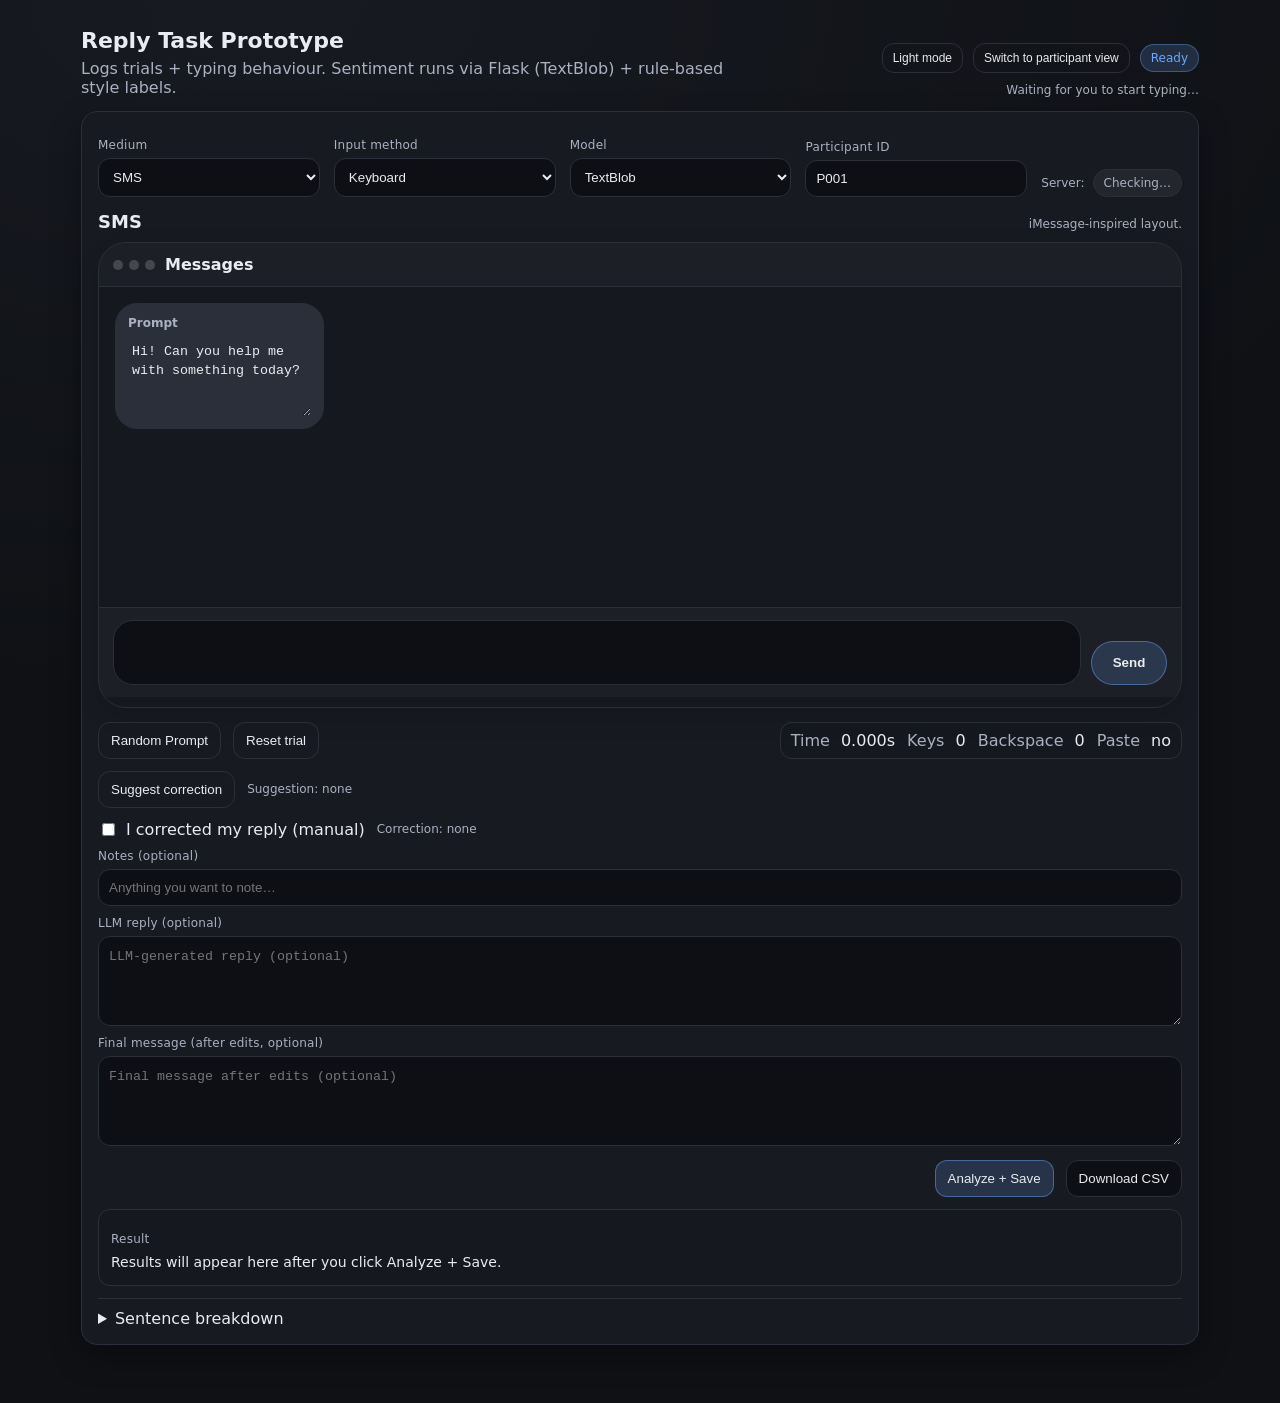
==== commit 2c94462f: "Vader cleanup" ====
--- a/index.html
+++ b/index.html
@@ -18,7 +18,7 @@
         <h1>Reply Task Prototype</h1>
         <p class="sub">
           Logs trials + typing behaviour.  
-          Sentiment runs via Flask (TextBlob/VADER) + rule-based style labels.
+          Sentiment runs via Flask (TextBlob) + rule-based style labels.
         </p>
       </div>
 
@@ -58,9 +58,7 @@
         <label class="field">
           <span class="label">Model</span>
           <select id="model">
-            <option>Both (TextBlob+VADER)</option>
             <option>TextBlob</option>
-            <option>VADER</option>
             <option>SVM (TODO)</option>
           </select>
         </label>
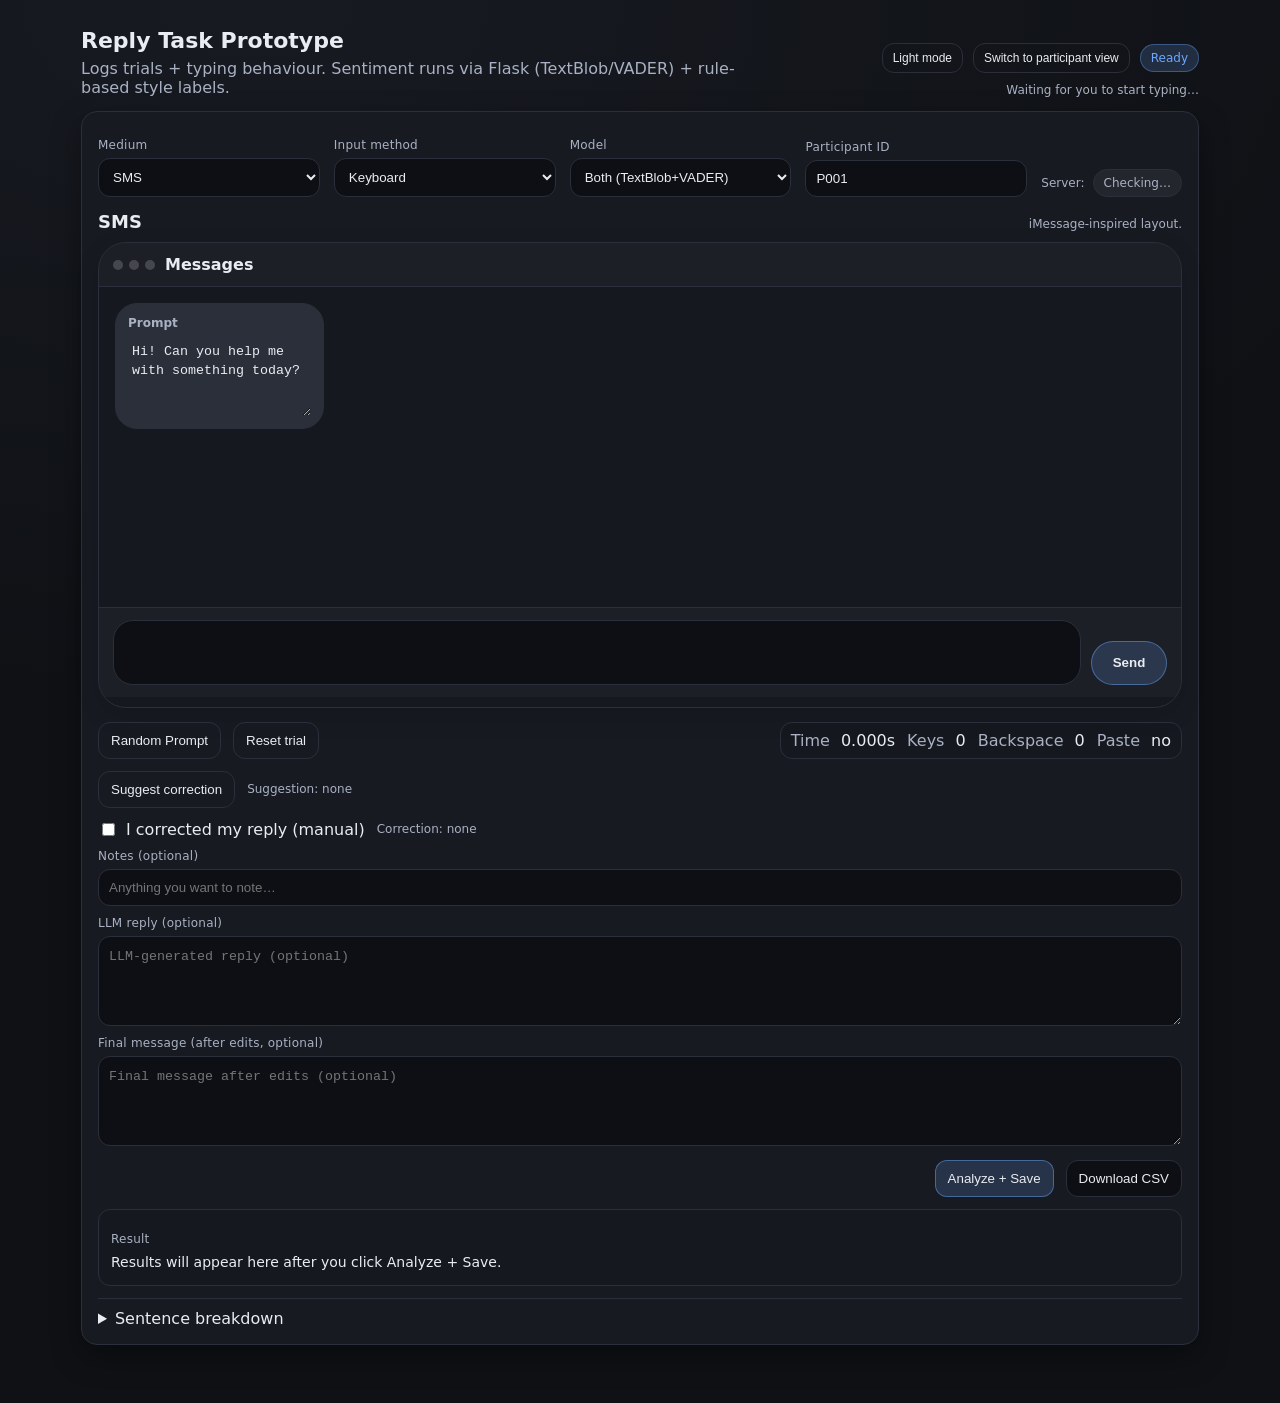
==== commit 97c976f0: "Merge branch 'main' into add-test-file" ====
--- a/index.html
+++ b/index.html
@@ -18,7 +18,7 @@
         <h1>Reply Task Prototype</h1>
         <p class="sub">
           Logs trials + typing behaviour.  
-          Sentiment runs via Flask (TextBlob) + rule-based style labels.
+          Sentiment runs via Flask (TextBlob/VADER) + rule-based style labels.
         </p>
       </div>
 
@@ -58,7 +58,9 @@
         <label class="field">
           <span class="label">Model</span>
           <select id="model">
+            <option>Both (TextBlob+VADER)</option>
             <option>TextBlob</option>
+            <option>VADER</option>
             <option>SVM (TODO)</option>
           </select>
         </label>
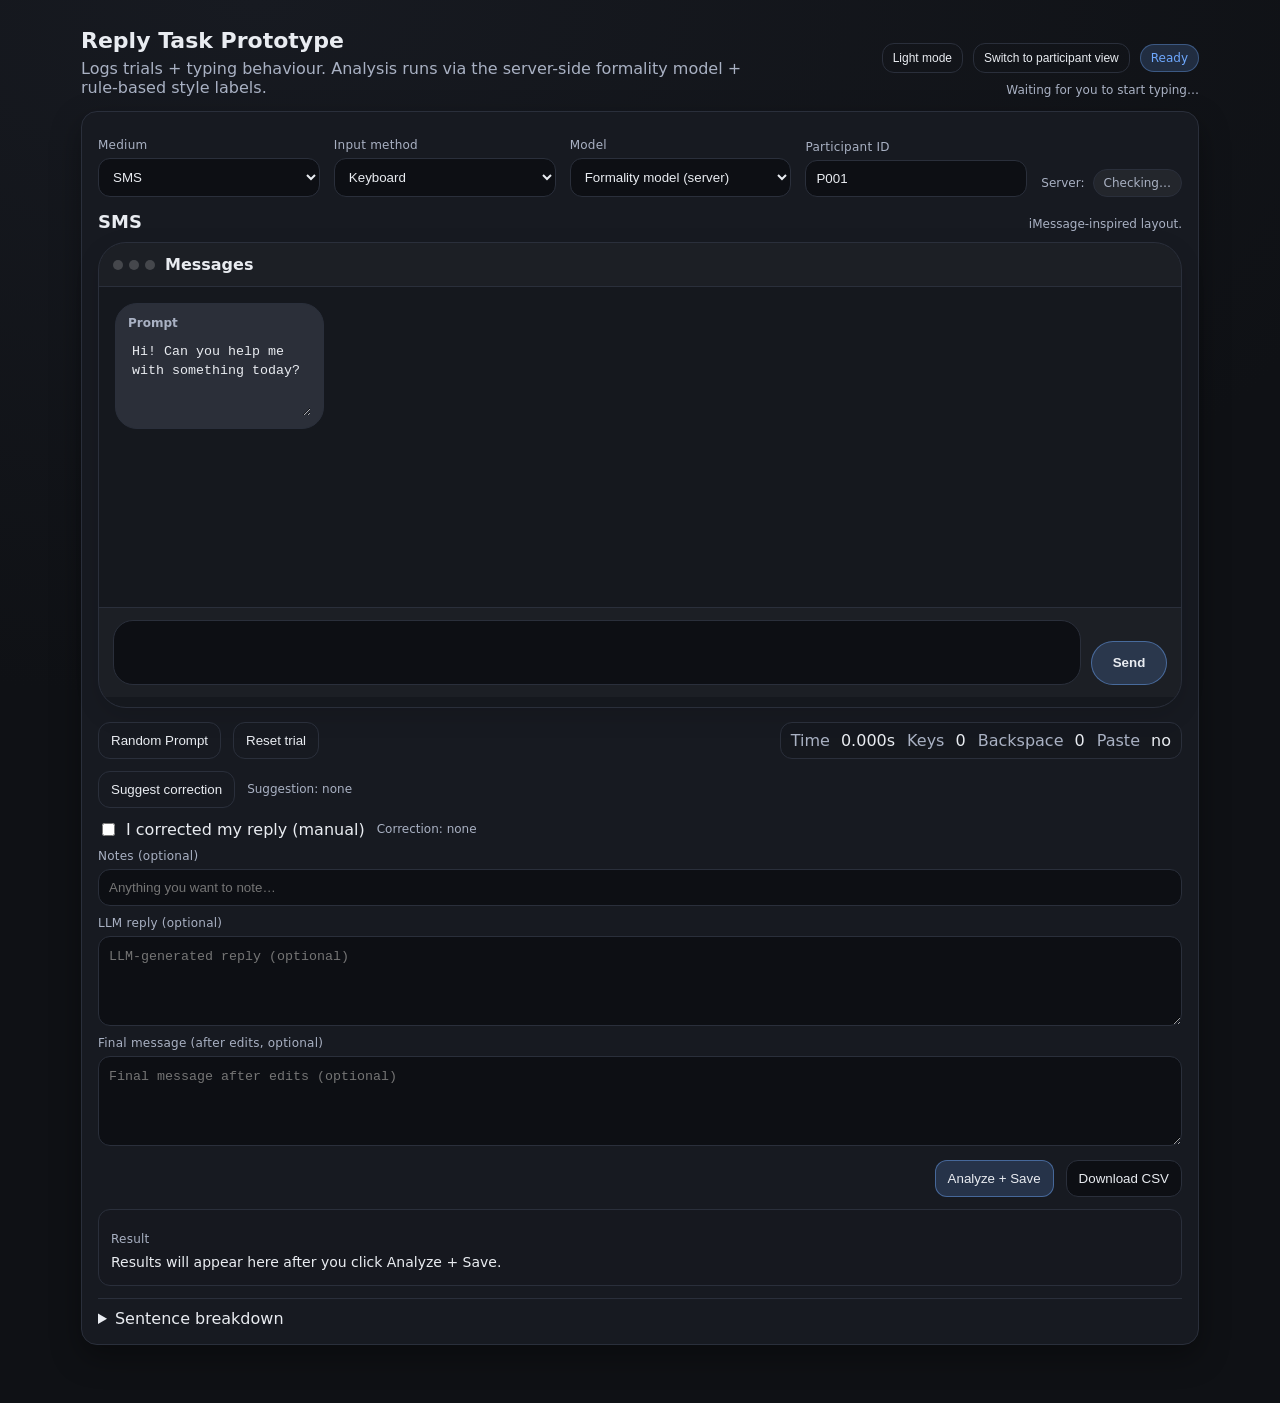
==== commit d77ff119: "major refactoring potentially with an llm" ====
--- a/index.html
+++ b/index.html
@@ -18,7 +18,7 @@
         <h1>Reply Task Prototype</h1>
         <p class="sub">
           Logs trials + typing behaviour.  
-          Sentiment runs via Flask (TextBlob/VADER) + rule-based style labels.
+          Analysis runs via the server-side formality model + rule-based style labels.
         </p>
       </div>
 
@@ -58,10 +58,7 @@
         <label class="field">
           <span class="label">Model</span>
           <select id="model">
-            <option>Both (TextBlob+VADER)</option>
-            <option>TextBlob</option>
-            <option>VADER</option>
-            <option>SVM (TODO)</option>
+            <option>Formality model (server)</option>
           </select>
         </label>
 
